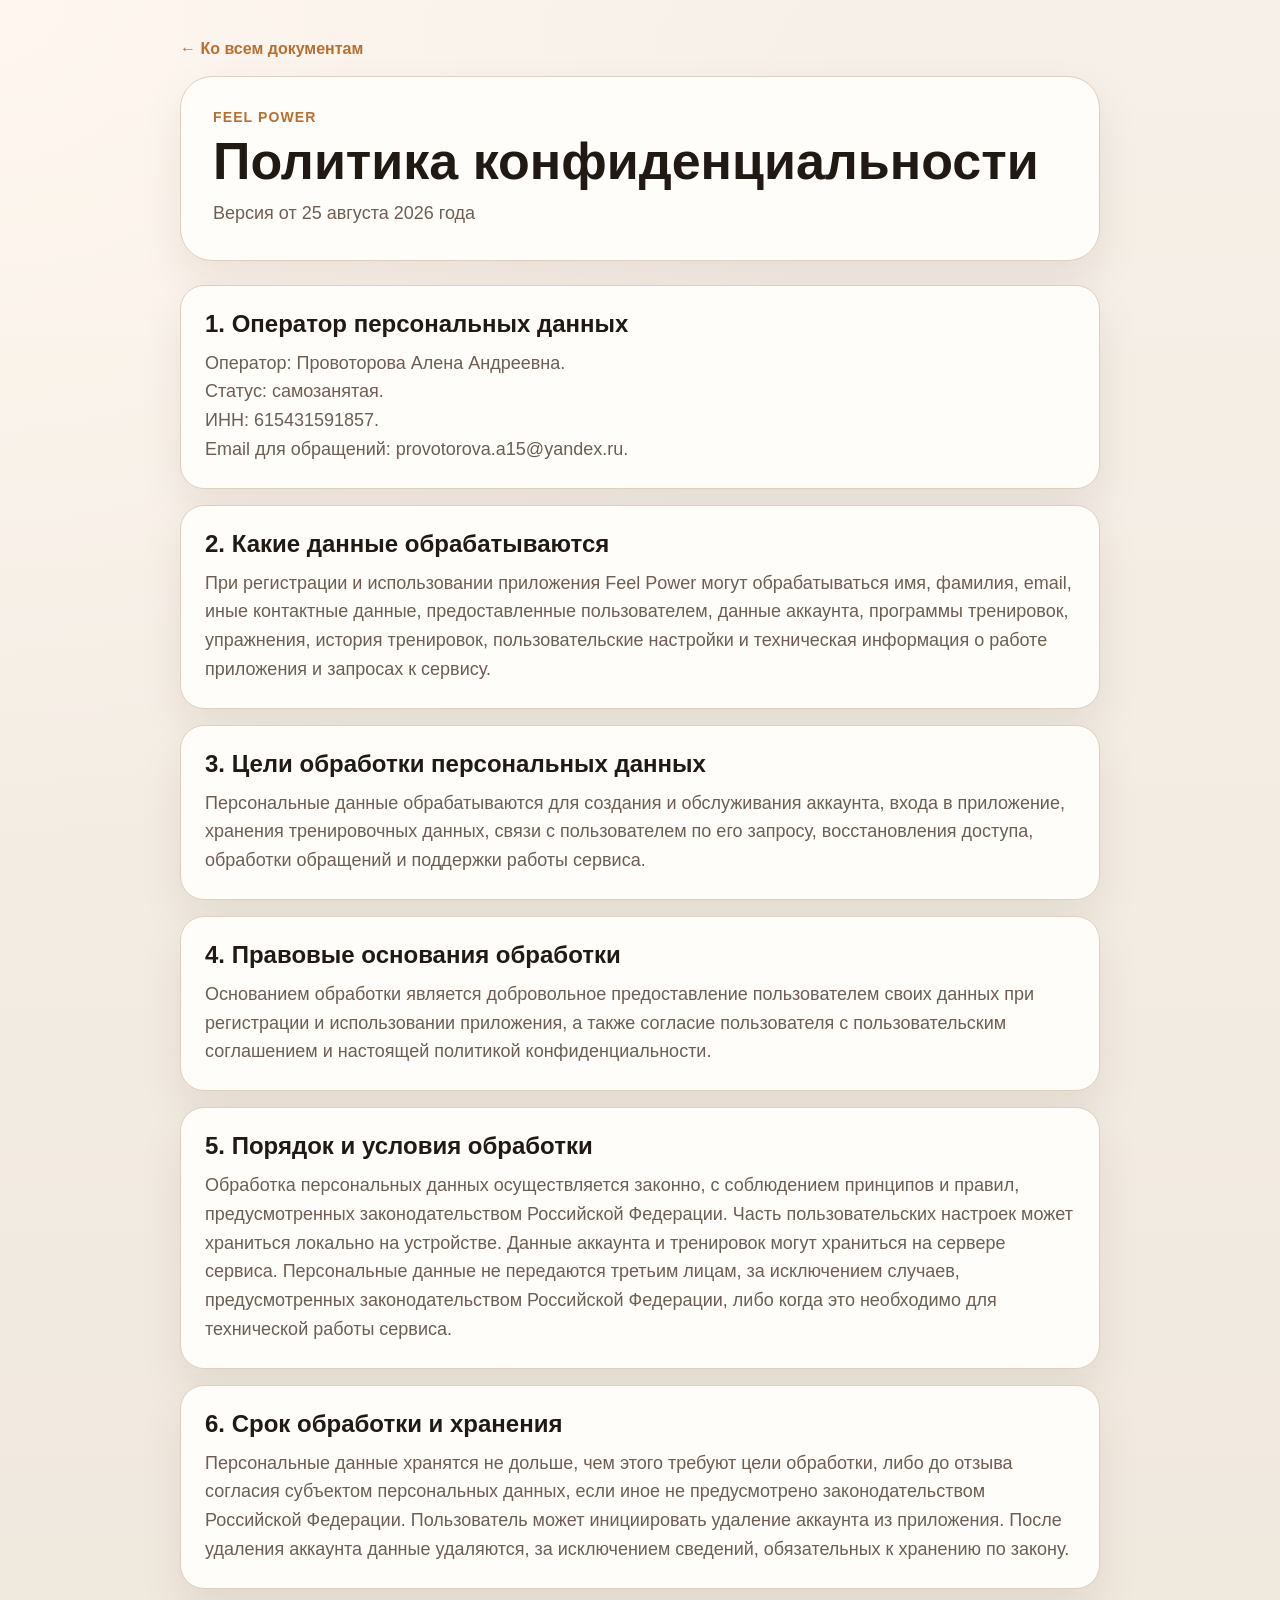
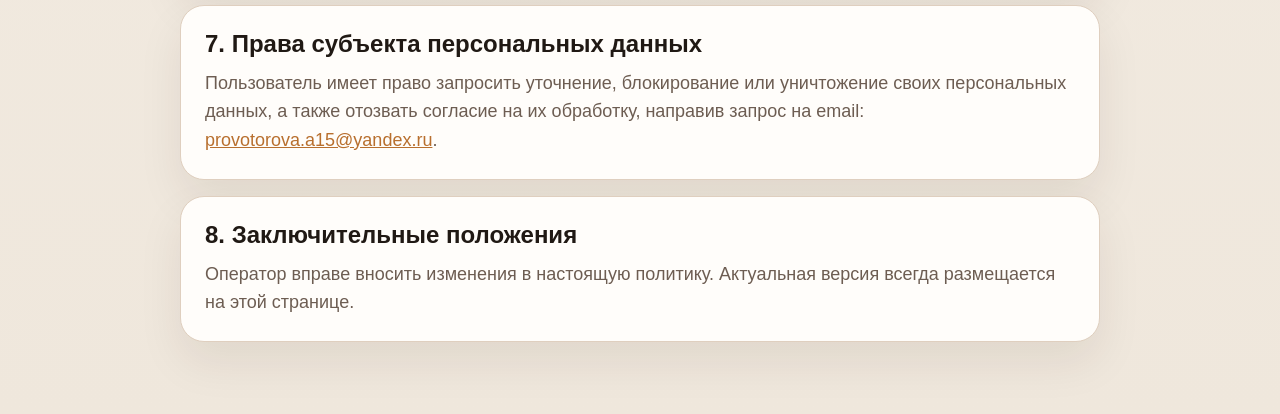
==== privacy.html @ 5071ba26 "Add files via upload" ====
<!doctype html>
<html lang="ru">
  <head>
    <meta charset="utf-8">
    <meta name="viewport" content="width=device-width, initial-scale=1">
    <title>Feel Power — Политика конфиденциальности</title>
    <link rel="stylesheet" href="styles.css">
  </head>
  <body>
    <main class="page legal-page">
      <a class="back-link" href="index.html">← Ко всем документам</a>

      <header class="legal-header">
        <p class="eyebrow">Feel Power</p>
        <h1>Политика конфиденциальности</h1>
        <p class="meta">Версия от 25 августа 2026 года</p>
      </header>

      <section class="legal-section">
        <h2>1. Оператор персональных данных</h2>
        <p>
          Оператор: Провоторова Алена Андреевна.<br>
          Статус: самозанятая.<br>
          ИНН: 615431591857.<br>
          Email для обращений: provotorova.a15@yandex.ru.
        </p>
      </section>

      <section class="legal-section">
        <h2>2. Какие данные обрабатываются</h2>
        <p>
          При регистрации и использовании приложения Feel Power могут
          обрабатываться имя, фамилия, email, иные контактные данные,
          предоставленные пользователем, данные аккаунта, программы тренировок,
          упражнения, история тренировок, пользовательские настройки и
          техническая информация о работе приложения и запросах к сервису.
        </p>
      </section>

      <section class="legal-section">
        <h2>3. Цели обработки персональных данных</h2>
        <p>
          Персональные данные обрабатываются для создания и обслуживания
          аккаунта, входа в приложение, хранения тренировочных данных, связи с
          пользователем по его запросу, восстановления доступа, обработки
          обращений и поддержки работы сервиса.
        </p>
      </section>

      <section class="legal-section">
        <h2>4. Правовые основания обработки</h2>
        <p>
          Основанием обработки является добровольное предоставление
          пользователем своих данных при регистрации и использовании
          приложения, а также согласие пользователя с пользовательским
          соглашением и настоящей политикой конфиденциальности.
        </p>
      </section>

      <section class="legal-section">
        <h2>5. Порядок и условия обработки</h2>
        <p>
          Обработка персональных данных осуществляется законно, с соблюдением
          принципов и правил, предусмотренных законодательством Российской
          Федерации. Часть пользовательских настроек может храниться локально
          на устройстве. Данные аккаунта и тренировок могут храниться на
          сервере сервиса. Персональные данные не передаются третьим лицам,
          за исключением случаев, предусмотренных законодательством Российской
          Федерации, либо когда это необходимо для технической работы сервиса.
        </p>
      </section>

      <section class="legal-section">
        <h2>6. Срок обработки и хранения</h2>
        <p>
          Персональные данные хранятся не дольше, чем этого требуют цели
          обработки, либо до отзыва согласия субъектом персональных данных,
          если иное не предусмотрено законодательством Российской Федерации.
          Пользователь может инициировать удаление аккаунта из приложения.
          После удаления аккаунта данные удаляются, за исключением сведений,
          обязательных к хранению по закону.
        </p>
      </section>

      <section class="legal-section">
        <h2>7. Права субъекта персональных данных</h2>
        <p>
          Пользователь имеет право запросить уточнение, блокирование или
          уничтожение своих персональных данных, а также отозвать согласие на
          их обработку, направив запрос на email:
          <a href="mailto:provotorova.a15@yandex.ru">provotorova.a15@yandex.ru</a>.
        </p>
      </section>

      <section class="legal-section">
        <h2>8. Заключительные положения</h2>
        <p>
          Оператор вправе вносить изменения в настоящую политику. Актуальная
          версия всегда размещается на этой странице.
        </p>
      </section>
    </main>
  </body>
  </html>
---- styles.css ----
:root {
  color-scheme: light;
  --bg: #f4efe8;
  --paper: #fffdfa;
  --text: #201914;
  --muted: #6d5d52;
  --accent: #b86f2e;
  --accent-soft: #efe0d1;
  --border: #dfcfbf;
  --shadow: 0 20px 45px rgba(50, 28, 10, 0.08);
}

* {
  box-sizing: border-box;
}

body {
  margin: 0;
  font-family: -apple-system, BlinkMacSystemFont, "Segoe UI", sans-serif;
  background:
    radial-gradient(circle at top left, #fff7ef 0, transparent 36%),
    linear-gradient(180deg, #f6f0e8 0%, #efe7dc 100%);
  color: var(--text);
}

.page {
  width: min(920px, calc(100% - 32px));
  margin: 0 auto;
  padding: 40px 0 56px;
}

.hero,
.legal-header,
.card,
.legal-section {
  background: color-mix(in srgb, var(--paper) 92%, white 8%);
  border: 1px solid var(--border);
  box-shadow: var(--shadow);
}

.hero,
.legal-header {
  border-radius: 32px;
  padding: 32px;
  margin-bottom: 24px;
}

.eyebrow {
  margin: 0 0 10px;
  color: var(--accent);
  font-size: 14px;
  font-weight: 700;
  letter-spacing: 0.08em;
  text-transform: uppercase;
}

h1 {
  margin: 0 0 12px;
  font-size: clamp(32px, 6vw, 52px);
  line-height: 1;
}

.lead,
.meta,
.legal-section p,
.card p {
  margin: 0;
  color: var(--muted);
  font-size: 18px;
  line-height: 1.6;
}

.card-grid {
  display: grid;
  gap: 16px;
}

.card {
  display: block;
  text-decoration: none;
  color: inherit;
  border-radius: 24px;
  padding: 24px;
  transition: transform 160ms ease, border-color 160ms ease;
}

.card:hover {
  transform: translateY(-2px);
  border-color: var(--accent);
}

.card h2,
.legal-section h2 {
  margin: 0 0 10px;
  font-size: 24px;
  line-height: 1.2;
}

.legal-page .legal-section {
  border-radius: 24px;
  padding: 24px;
  margin-bottom: 16px;
}

.back-link {
  display: inline-block;
  margin-bottom: 18px;
  color: var(--accent);
  text-decoration: none;
  font-weight: 600;
}

a {
  color: var(--accent);
}

@media (max-width: 640px) {
  .page {
    width: min(100% - 24px, 920px);
    padding: 24px 0 40px;
  }

  .hero,
  .legal-header,
  .legal-page .legal-section,
  .card {
    border-radius: 22px;
    padding: 20px;
  }

  .lead,
  .meta,
  .legal-section p,
  .card p {
    font-size: 16px;
  }

  .card h2,
  .legal-section h2 {
    font-size: 22px;
  }
}
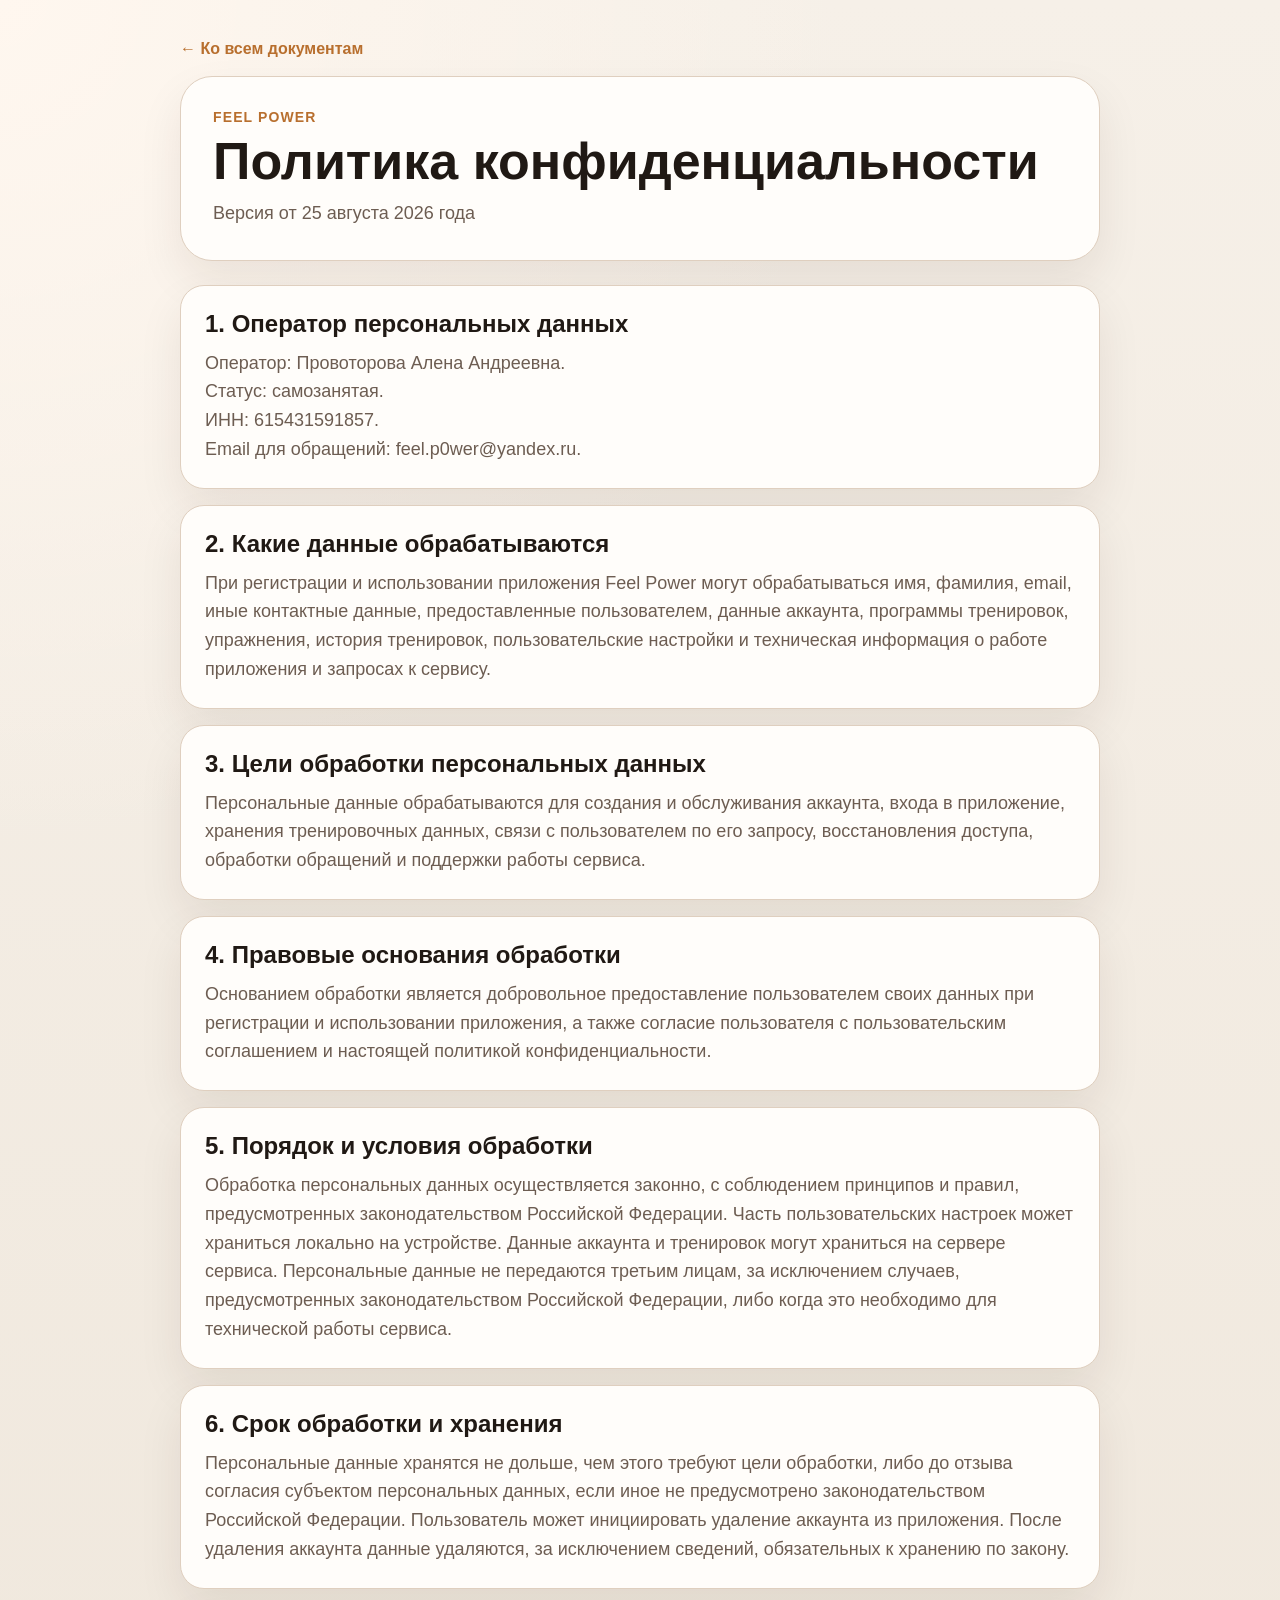
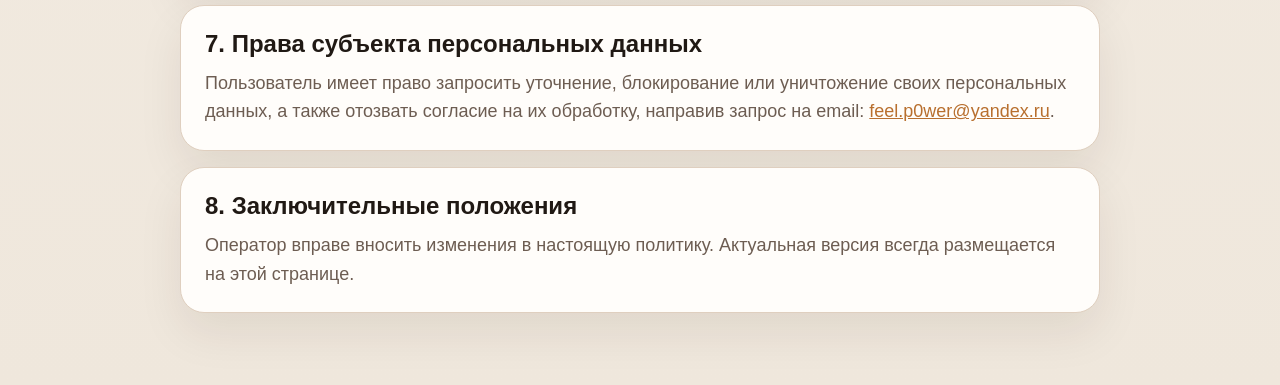
==== commit 1bfca3ea: "Add files via upload" ====
--- a/privacy.html
+++ b/privacy.html
@@ -22,7 +22,7 @@
           Оператор: Провоторова Алена Андреевна.<br>
           Статус: самозанятая.<br>
           ИНН: 615431591857.<br>
-          Email для обращений: provotorova.a15@yandex.ru.
+          Email для обращений: feel.p0wer@yandex.ru.
         </p>
       </section>
 
@@ -88,7 +88,7 @@
           Пользователь имеет право запросить уточнение, блокирование или
           уничтожение своих персональных данных, а также отозвать согласие на
           их обработку, направив запрос на email:
-          <a href="mailto:provotorova.a15@yandex.ru">provotorova.a15@yandex.ru</a>.
+          <a href="mailto:feel.p0wer@yandex.ru">feel.p0wer@yandex.ru</a>.
         </p>
       </section>
 
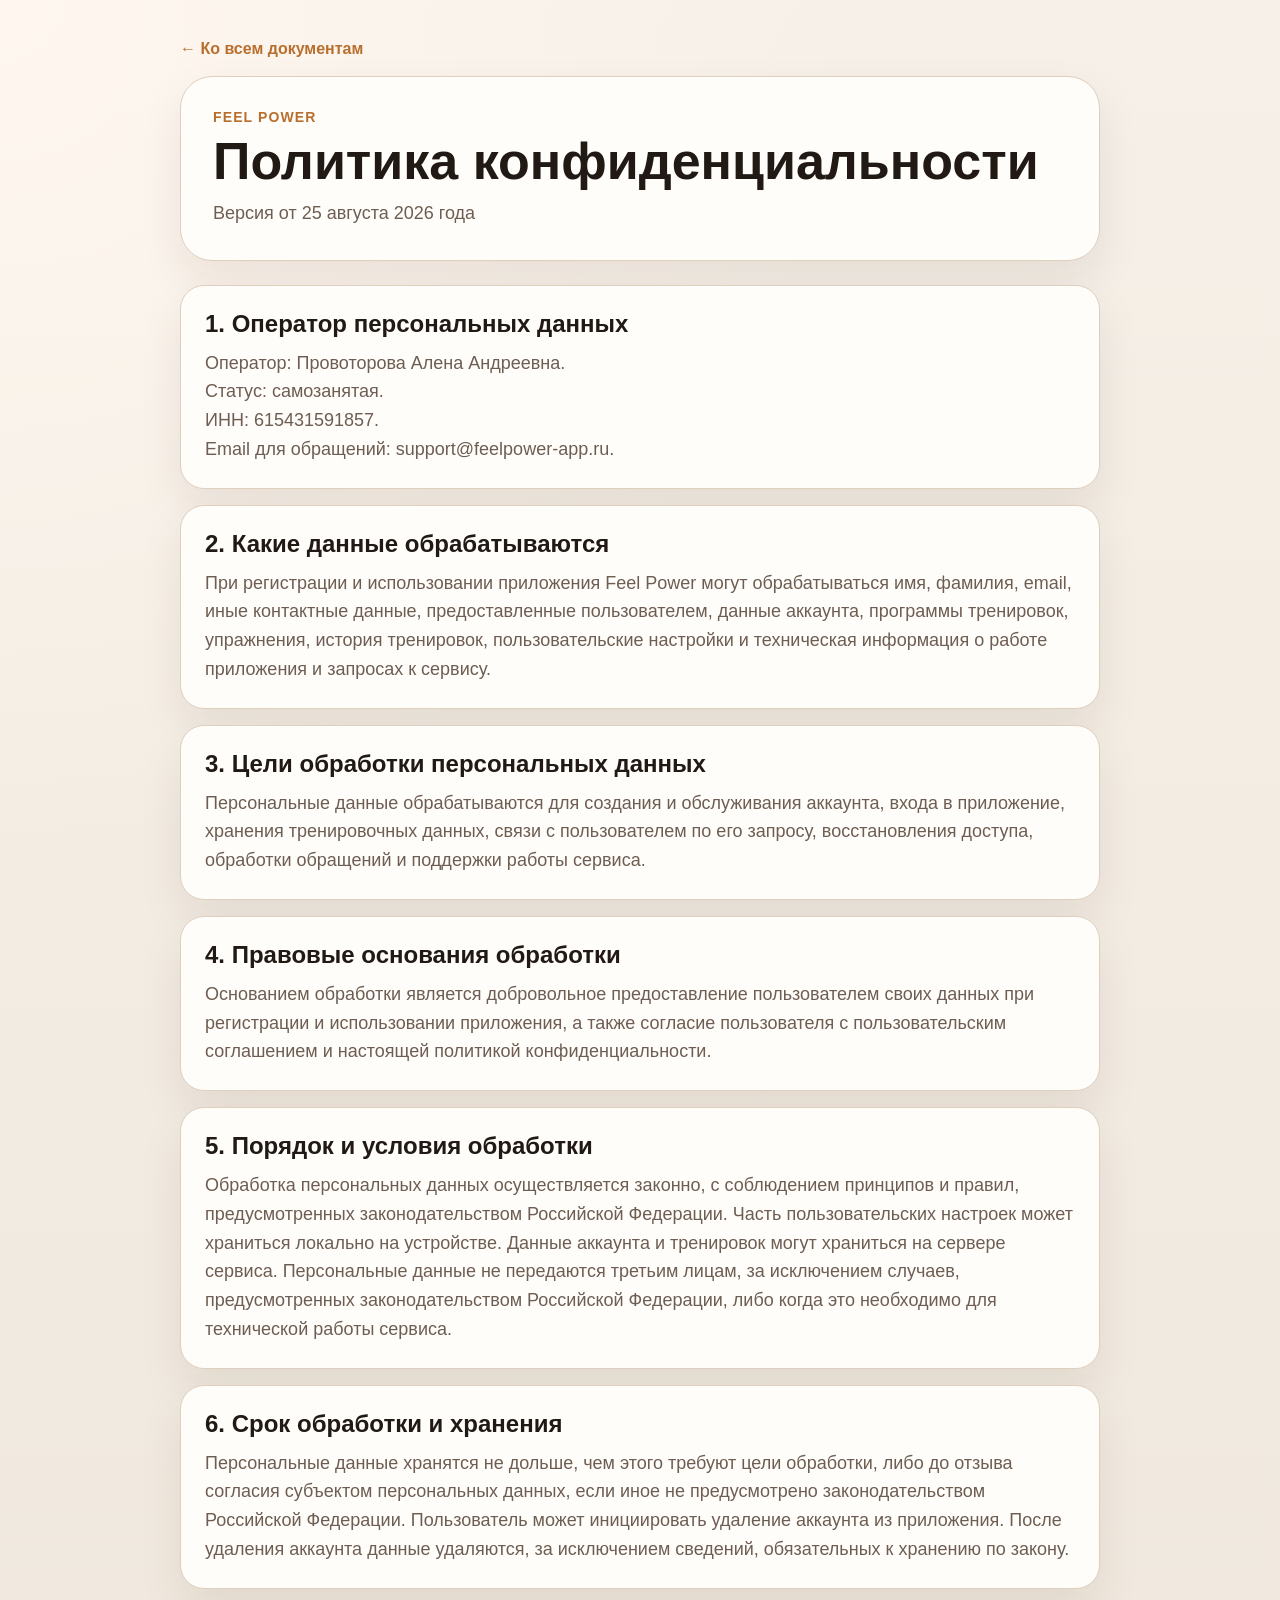
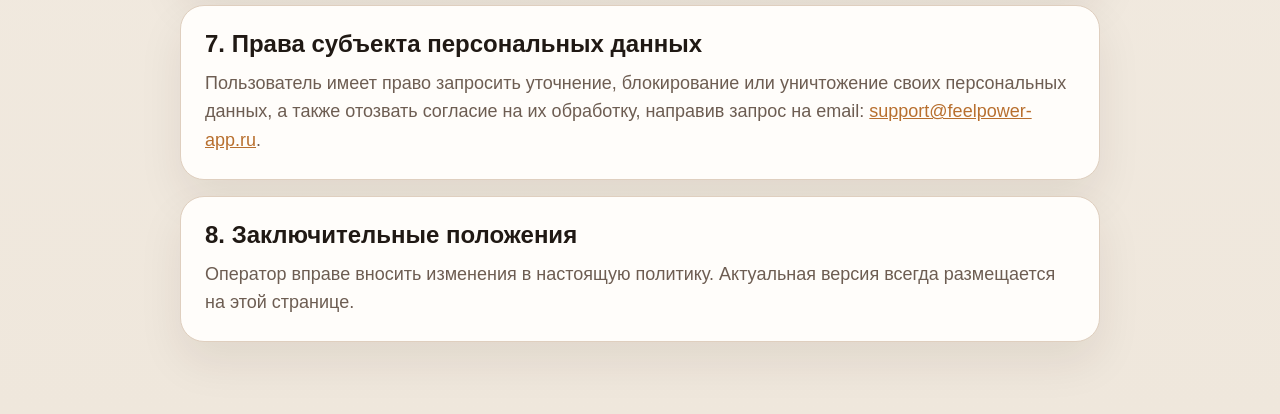
==== commit fbe4aa72: "Update support contact email" ====
--- a/privacy.html
+++ b/privacy.html
@@ -22,7 +22,7 @@
           Оператор: Провоторова Алена Андреевна.<br>
           Статус: самозанятая.<br>
           ИНН: 615431591857.<br>
-          Email для обращений: feel.p0wer@yandex.ru.
+          Email для обращений: support@feelpower-app.ru.
         </p>
       </section>
 
@@ -88,7 +88,7 @@
           Пользователь имеет право запросить уточнение, блокирование или
           уничтожение своих персональных данных, а также отозвать согласие на
           их обработку, направив запрос на email:
-          <a href="mailto:feel.p0wer@yandex.ru">feel.p0wer@yandex.ru</a>.
+          <a href="mailto:support@feelpower-app.ru">support@feelpower-app.ru</a>.
         </p>
       </section>
 
